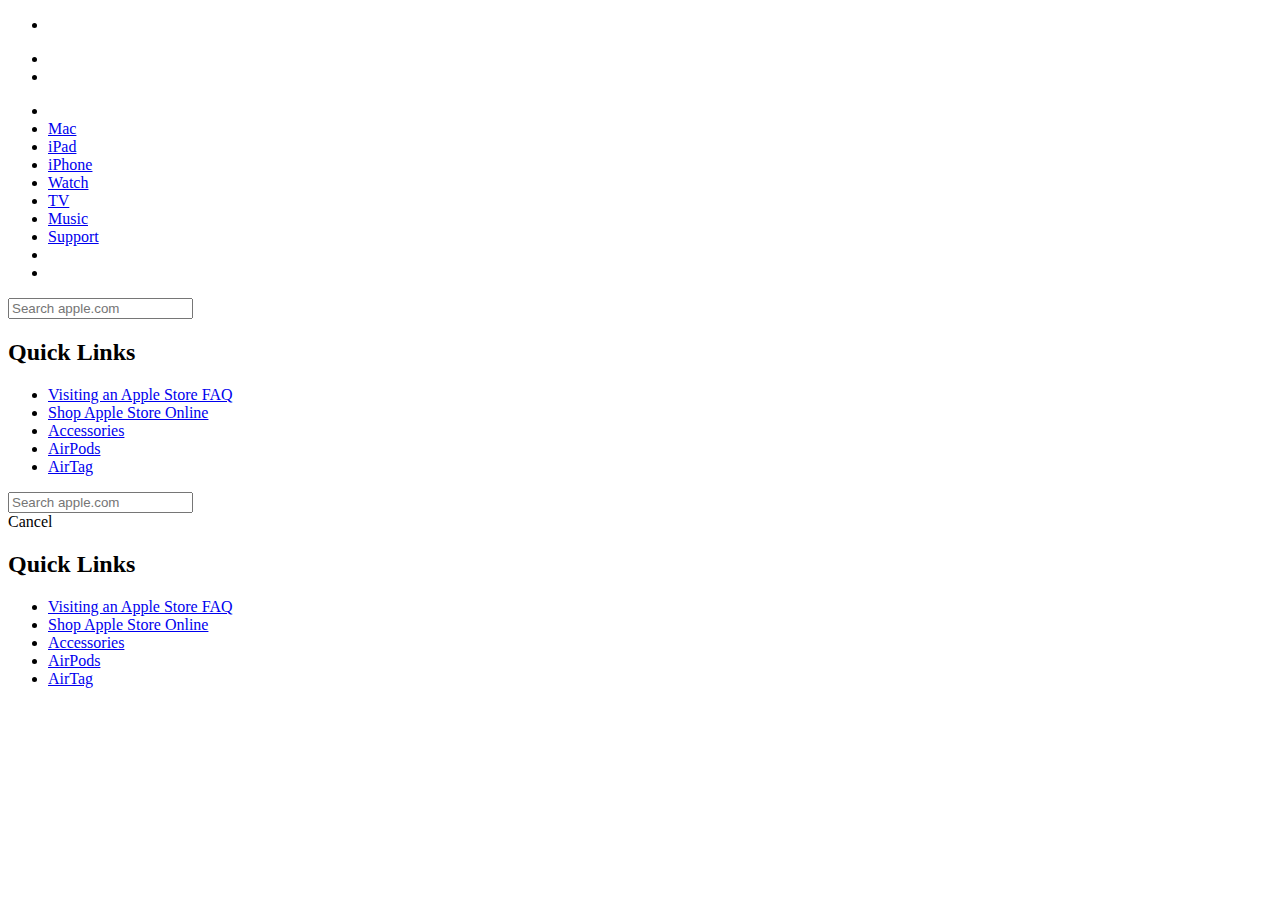
==== web/index.html @ a910e091 "publishing code for live web on github" ====
<!DOCTYPE html>
<html lang="en">
<head>
    <meta charset="UTF-8">
    <meta http-equiv="X-UA-Compatible" content="IE=edge">
    <meta name="viewport" content="width=device-width, initial-scale=1.0">
    <title>Notenook</title>
    <link rel="preconnect" href="https://fonts.gstatic.com">
    <link href="https://fonts.googleapis.com/css2?family=Inter:wght@300;400&display=swap" rel="stylesheet">
    <link rel="stylesheet" href="E:\Github\Note-nook\Web\CSS\style.css">
</head>
<body>
    <div class="nav-container">
        <nav>
            <ul class="mobile-nav">
                <li>
                    <div class="menu-icon-container">
                        <div class="menu-icon">
                            <span class="line-1"></span>
                            <span class="line-2"></span>
                        </div>
                    </div>
                </li>

                <li>
                    <a href="#" class="link-logo"></a>
                </li>

                <li>
                    <a href="" class="link-bag"></a>
                </li>
            </ul>

            <ul class="desktop-nav">
                <li>
                    <a href="#" class="link-logo"></a>
                </li>
                <li>
                    <a href="#">Mac</a>
                </li>
                <li>
                    <a href="#">iPad</a>
                </li>
                <li>
                    <a href="#">iPhone</a>
                </li>
                <li>
                    <a href="#">Watch</a>
                </li>
                <li>
                    <a href="#">TV</a>
                </li>
                <li>
                    <a href="#">Music</a>
                </li>
                <li>
                    <a href="#">Support</a>
                </li>
                <li>
                    <a href="#" class="link-search"></a>
                </li>
                <li>
                    <a href="#" class="link-bag"></a>
                </li>
            </ul>
        </nav>

        <!-- End of navigation menu items -->

        <div class="search-container hide">
            <div class="link-search"></div>
            <div class="search-bar">
                <form action="">
                    <input type="text" placeholder="Search apple.com">
                </form>
            </div>
            <div class="link-close"></div>

            <div class="quick-links">
                <h2>Quick Links</h2>
                <ul>
                    <li>
                        <a href="#">Visiting an Apple Store FAQ</a>
                    </li>
                    <li>
                        <a href="#">Shop Apple Store Online</a>
                    </li>
                    <li>
                        <a href="#">Accessories</a>
                    </li>
                    <li>
                        <a href="#">AirPods</a>
                    </li>
                    <li>
                        <a href="#">AirTag</a>
                    </li>
                </ul>
            </div>
        </div>


        <div class="mobile-search-container">
            <div class="link-search"></div>
            <div class="search-bar">
                <form action="">
                    <input type="text" placeholder="Search apple.com">
                </form>
            </div>
            <span class="cancel-btn">Cancel</span>

            <div class="quick-links">
                <h2>Quick Links</h2>
                <ul>
                    <li>
                        <a href="#">Visiting an Apple Store FAQ</a>
                    </li>
                    <li>
                        <a href="#">Shop Apple Store Online</a>
                    </li>
                    <li>
                        <a href="#">Accessories</a>
                    </li>
                    <li>
                        <a href="#">AirPods</a>
                    </li>
                    <li>
                        <a href="#">AirTag</a>
                    </li>
                </ul>
            </div>
        </div>
        

    </div>


    <div class="overlay"></div>
    
    <script rel="javascript" src="E:\Github\Note-nook\Web\JS\main.js"></script>
</body>
</html>
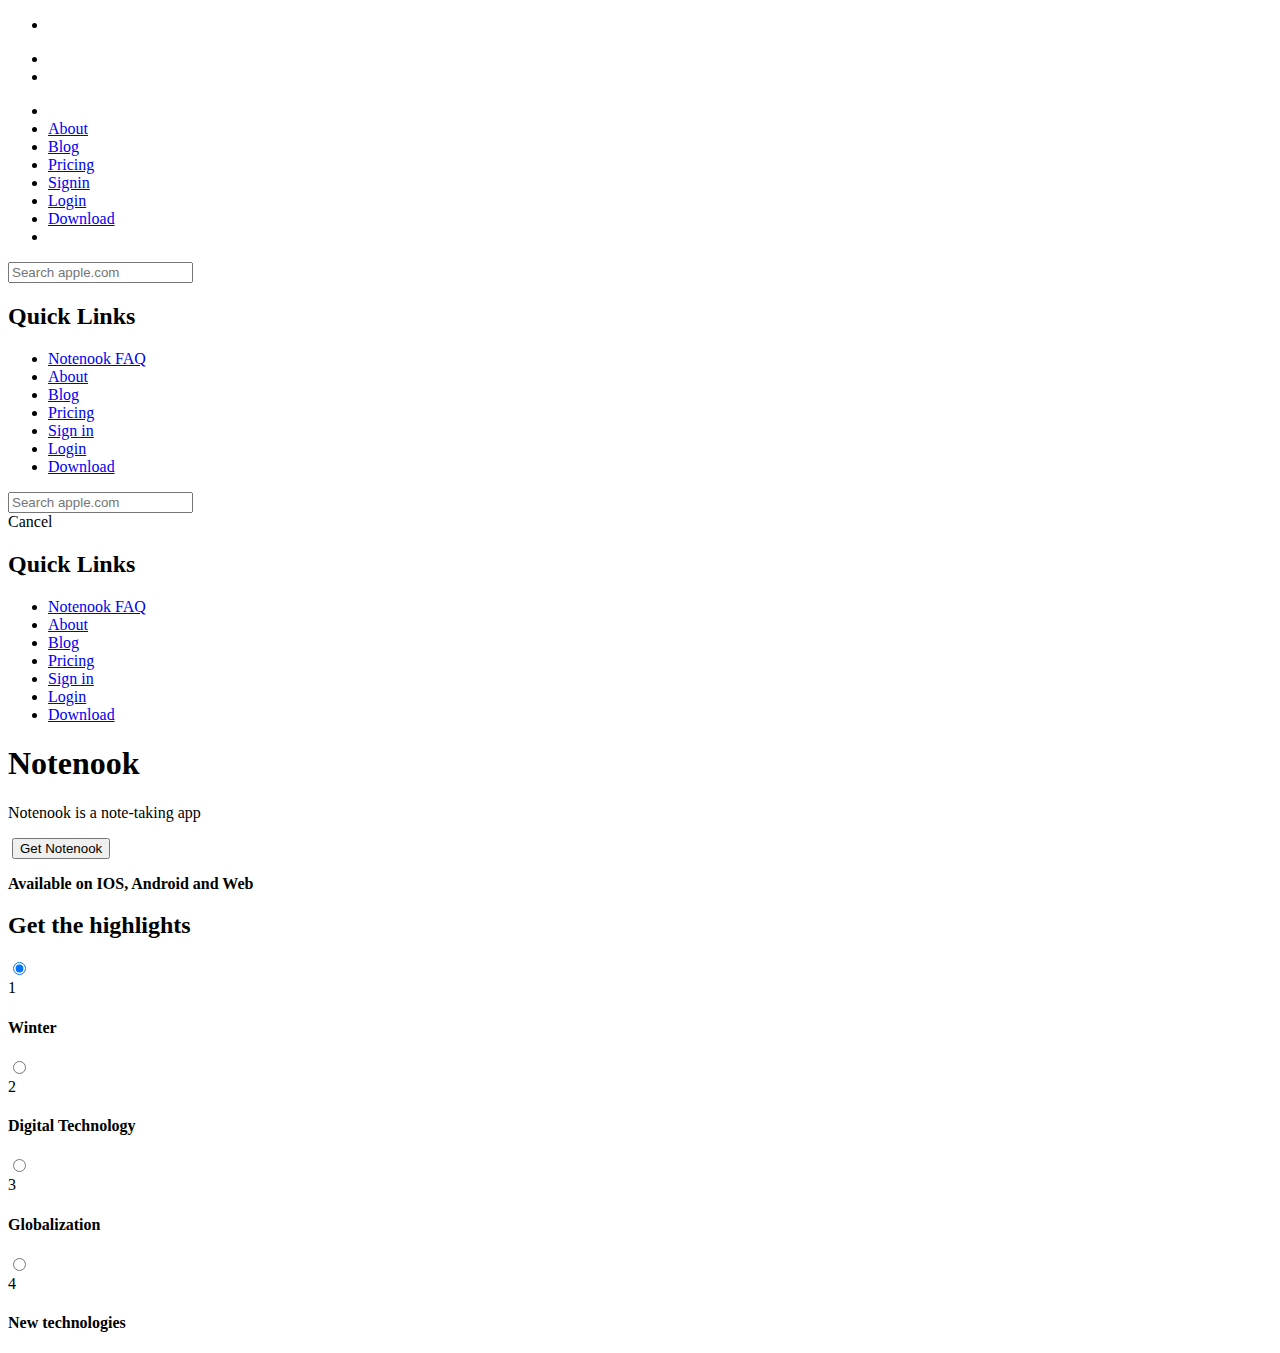
==== commit ca42867a: "day 1 of notenook development." ====
--- a/web/index.html
+++ b/web/index.html
@@ -7,7 +7,13 @@
     <title>Notenook</title>
     <link rel="preconnect" href="https://fonts.gstatic.com">
     <link href="https://fonts.googleapis.com/css2?family=Inter:wght@300;400&display=swap" rel="stylesheet">
-    <link rel="stylesheet" href="E:\Github\Note-nook\Web\CSS\style.css">
+    <!--navigation bar-->
+    <link rel="stylesheet" href="E:\Github\Note nook\src\style\nav.css">
+    <!--The main content-->
+    <link rel="stylesheet" href="E:\Github\Note nook\src\style\main.css">
+    <!--The cards styling "get the highlights"-->
+    <link rel="stylesheet" href="E:\Github\Note nook\src\style\cards.css">
+    <!--footer-->
 </head>
 <body>
     <div class="nav-container">
@@ -36,31 +42,25 @@
                     <a href="#" class="link-logo"></a>
                 </li>
                 <li>
-                    <a href="#">Mac</a>
-                </li>
-                <li>
-                    <a href="#">iPad</a>
-                </li>
-                <li>
-                    <a href="#">iPhone</a>
-                </li>
-                <li>
-                    <a href="#">Watch</a>
-                </li>
-                <li>
-                    <a href="#">TV</a>
-                </li>
-                <li>
-                    <a href="#">Music</a>
-                </li>
-                <li>
-                    <a href="#">Support</a>
+                    <a href="#">About</a>
+                </li>
+                <li>
+                    <a href="#">Blog</a>
+                </li>
+                <li>
+                    <a href="#">Pricing</a>
+                </li>
+                <li>
+                    <a href="#">Signin</a>
+                </li>
+                <li>
+                    <a href="#">Login</a>
+                </li>
+                <li>
+                    <a href="#">Download</a>
                 </li>
                 <li>
                     <a href="#" class="link-search"></a>
-                </li>
-                <li>
-                    <a href="#" class="link-bag"></a>
                 </li>
             </ul>
         </nav>
@@ -80,19 +80,25 @@
                 <h2>Quick Links</h2>
                 <ul>
                     <li>
-                        <a href="#">Visiting an Apple Store FAQ</a>
-                    </li>
-                    <li>
-                        <a href="#">Shop Apple Store Online</a>
-                    </li>
-                    <li>
-                        <a href="#">Accessories</a>
-                    </li>
-                    <li>
-                        <a href="#">AirPods</a>
-                    </li>
-                    <li>
-                        <a href="#">AirTag</a>
+                        <a href="#">Notenook FAQ</a>
+                    </li>
+                    <li>
+                        <a href="#">About</a>
+                    </li>
+                    <li>
+                        <a href="#">Blog</a>
+                    </li>
+                    <li>
+                        <a href="#">Pricing</a>
+                    </li>
+                    <li>
+                        <a href="#">Sign in</a>
+                    </li>
+                    <li>
+                        <a href="#">Login</a>
+                    </li>
+                    <li>
+                        <a href="#">Download</a>
                     </li>
                 </ul>
             </div>
@@ -112,30 +118,97 @@
                 <h2>Quick Links</h2>
                 <ul>
                     <li>
-                        <a href="#">Visiting an Apple Store FAQ</a>
-                    </li>
-                    <li>
-                        <a href="#">Shop Apple Store Online</a>
-                    </li>
-                    <li>
-                        <a href="#">Accessories</a>
-                    </li>
-                    <li>
-                        <a href="#">AirPods</a>
-                    </li>
-                    <li>
-                        <a href="#">AirTag</a>
+                        <a href="#">Notenook FAQ</a>
+                    </li>
+                    <li>
+                        <a href="#">About</a>
+                    </li>
+                    <li>
+                        <a href="#">Blog</a>
+                    </li>
+                    <li>
+                        <a href="#">Pricing</a>
+                    </li>
+                    <li>
+                        <a href="#">Sign in</a>
+                    </li>
+                    <li>
+                        <a href="#">Login</a>
+                    </li>
+                    <li>
+                        <a href="#">Download</a>
                     </li>
                 </ul>
             </div>
         </div>
         
-
-    </div>
-
-
+    </div>
     <div class="overlay"></div>
+
+    <div class="introduction">
+        <h1>Notenook</h1>
+        <p>Notenook is a note-taking app</p>
+    </div>
     
-    <script rel="javascript" src="E:\Github\Note-nook\Web\JS\main.js"></script>
+    <div class="content">
+        <main>
+            <!--add image after preparing the app-->
+            <img class="ios-app-intro" src=""/>
+            <button class="get-button" onclick="">Get Notenook</button>
+            <p class="text-for-button"><strong>Available on IOS, Android and Web</strong></p>
+        </main>
+    </div>
+
+    <div class="highlights">
+        <main>
+            <h2>Get the highlights</h2>
+            <div class="wrapper">
+                <div class="container">
+                    <input type="radio" name="slide" id="c1" checked>
+                    <label for="c1" class="card">
+                        <div class="row">
+                            <div class="icon">1</div>
+                            <div class="description">
+                                <h4>Winter</h4>
+
+                            </div>
+                        </div>
+                    </label>
+                    <input type="radio" name="slide" id="c2" >
+                    <label for="c2" class="card">
+                        <div class="row">
+                            <div class="icon">2</div>
+                            <div class="description">
+                                <h4>Digital Technology</h4>
+                                
+                            </div>
+                        </div>
+                    </label>
+                    <input type="radio" name="slide" id="c3" >
+                    <label for="c3" class="card">
+                        <div class="row">
+                            <div class="icon">3</div>
+                            <div class="description">
+                                <h4>Globalization</h4>
+                                
+                            </div>
+                        </div>
+                    </label>
+                    <input type="radio" name="slide" id="c4" >
+                    <label for="c4" class="card">
+                        <div class="row">
+                            <div class="icon">4</div>
+                            <div class="description">
+                                <h4>New technologies</h4>
+                                
+                            </div>
+                        </div>
+                    </label>
+                </div>
+            </div>
+        </main>
+    </div>
+
+    <script rel="javascript" src="E:\Github\Note nook\src\script\nav.js"></script>
 </body>
 </html>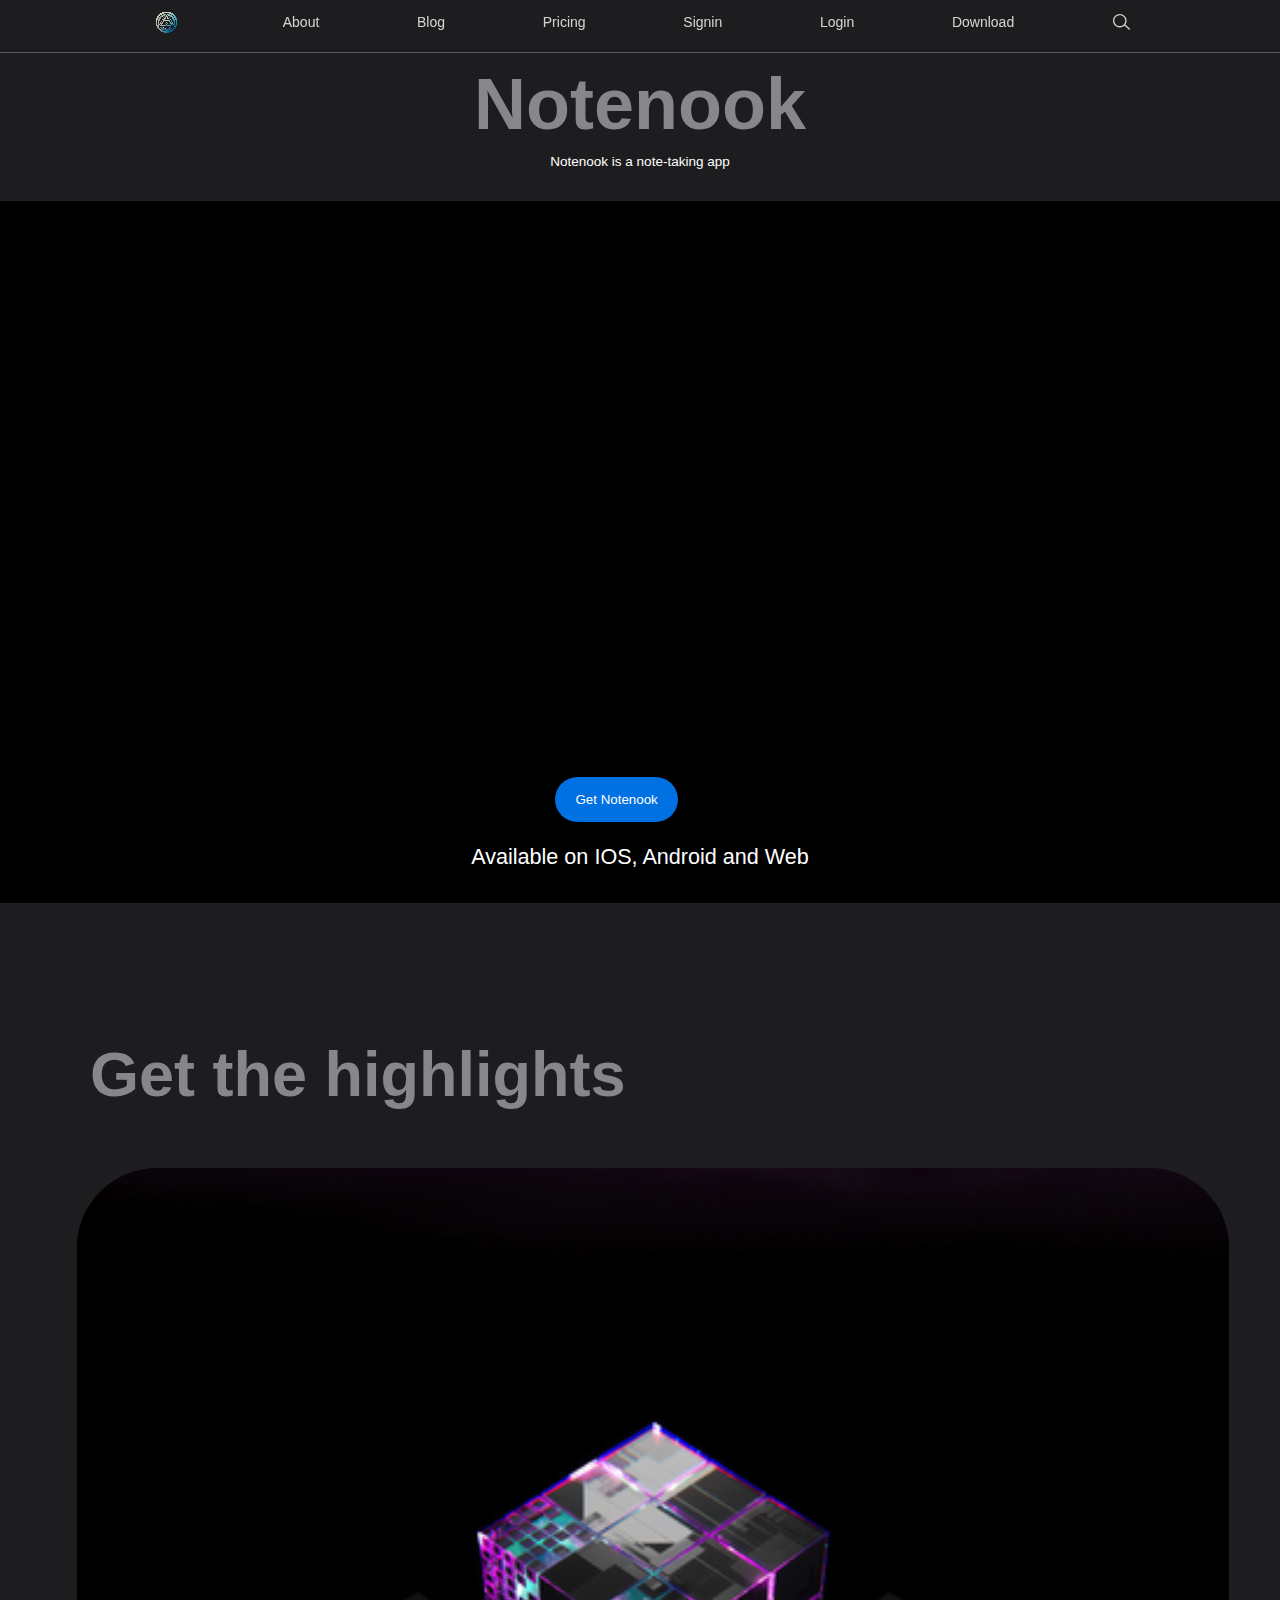
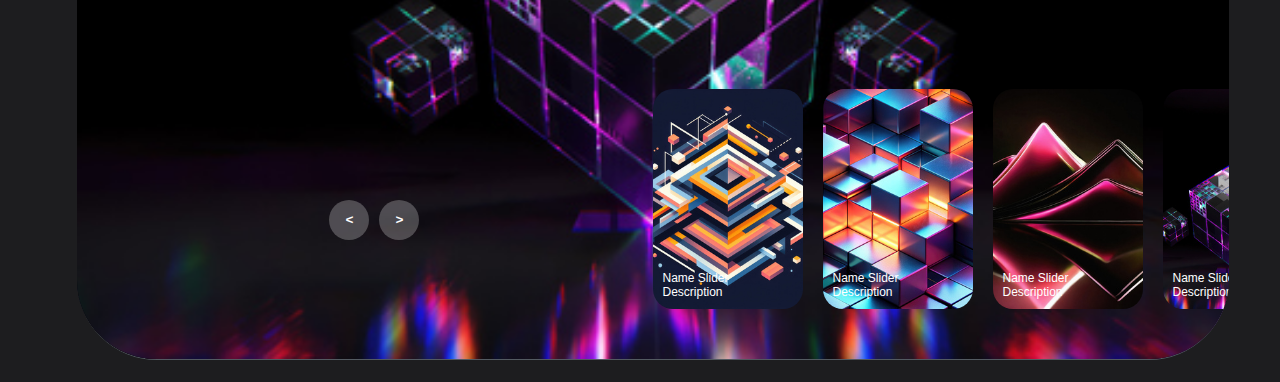
==== commit 5b023e0f: "created a small part of responsive site" ====
--- a/web/index.html
+++ b/web/index.html
@@ -8,11 +8,11 @@
     <link rel="preconnect" href="https://fonts.gstatic.com">
     <link href="https://fonts.googleapis.com/css2?family=Inter:wght@300;400&display=swap" rel="stylesheet">
     <!--navigation bar-->
-    <link rel="stylesheet" href="E:\Github\Note nook\src\style\nav.css">
+    <link rel="stylesheet" href="..\src\style\nav.css">
     <!--The main content-->
-    <link rel="stylesheet" href="E:\Github\Note nook\src\style\main.css">
+    <link rel="stylesheet" href="..\src\style\main.css">
     <!--The cards styling "get the highlights"-->
-    <link rel="stylesheet" href="E:\Github\Note nook\src\style\cards.css">
+    <link rel="stylesheet" href="../src/style/card.css">
     <!--footer-->
 </head>
 <body>
@@ -71,7 +71,7 @@
             <div class="link-search"></div>
             <div class="search-bar">
                 <form action="">
-                    <input type="text" placeholder="Search apple.com">
+                    <input type="text" placeholder="Search Notenook">
                 </form>
             </div>
             <div class="link-close"></div>
@@ -150,7 +150,7 @@
         <p>Notenook is a note-taking app</p>
     </div>
     
-    <div class="content">
+    <div class="getting-started">
         <main>
             <!--add image after preparing the app-->
             <img class="ios-app-intro" src=""/>
@@ -159,56 +159,133 @@
         </main>
     </div>
 
-    <div class="highlights">
-        <main>
-            <h2>Get the highlights</h2>
-            <div class="wrapper">
-                <div class="container">
-                    <input type="radio" name="slide" id="c1" checked>
-                    <label for="c1" class="card">
-                        <div class="row">
-                            <div class="icon">1</div>
-                            <div class="description">
-                                <h4>Winter</h4>
-
-                            </div>
-                        </div>
-                    </label>
-                    <input type="radio" name="slide" id="c2" >
-                    <label for="c2" class="card">
-                        <div class="row">
-                            <div class="icon">2</div>
-                            <div class="description">
-                                <h4>Digital Technology</h4>
-                                
-                            </div>
-                        </div>
-                    </label>
-                    <input type="radio" name="slide" id="c3" >
-                    <label for="c3" class="card">
-                        <div class="row">
-                            <div class="icon">3</div>
-                            <div class="description">
-                                <h4>Globalization</h4>
-                                
-                            </div>
-                        </div>
-                    </label>
-                    <input type="radio" name="slide" id="c4" >
-                    <label for="c4" class="card">
-                        <div class="row">
-                            <div class="icon">4</div>
-                            <div class="description">
-                                <h4>New technologies</h4>
-                                
-                            </div>
-                        </div>
-                    </label>
-                </div>
-            </div>
-        </main>
-    </div>
+    <div class="highlights" id="highlights">
+        <h2>Get the highlights</h2>
+    </div>
+
+    <!--Cards heighlight only for pc-->
+    <div class="box-carousel" id="box-carousel">
+        <!-- carousel -->
+        <div class="carousel">
+           <!-- list item -->
+           <div class="list">
+               <div class="item">
+                   <img src="../src/Temporary/3d-cubes-dark-4k-89.jpg">
+                   <div class="content">
+                       <div class="author">NOTENOOK</div>
+                       <div class="title">DESIGN SLIDER</div>
+                       <div class="topic">ANIMAL</div>
+                       <div class="des">
+                           <!-- description -->
+                           Lorem ipsum dolor, sit amet consectetur adipisicing elit. Ut sequi, rem magnam nesciunt minima placeat, itaque eum neque officiis unde, eaque optio ratione aliquid assumenda facere ab et quasi ducimus aut doloribus non numquam. Explicabo, laboriosam nisi reprehenderit tempora at laborum natus unde. Ut, exercitationem eum aperiam illo illum laudantium?
+                       </div>
+                       <div class="buttons">
+                           <button>Explore</button>
+                       </div>
+                   </div>
+               </div>
+               <div class="item">
+                   <img src="../src/Temporary/abstract-layers-interwoven-5k-7s.jpg">
+                   <div class="content">
+                       <div class="author">NOTENOOK</div>
+                       <div class="title">DESIGN SLIDER</div>
+                       <div class="topic">ANIMAL</div>
+                       <div class="des">
+                           Lorem ipsum dolor, sit amet consectetur adipisicing elit. Ut sequi, rem magnam nesciunt minima placeat, itaque eum neque officiis unde, eaque optio ratione aliquid assumenda facere ab et quasi ducimus aut doloribus non numquam. Explicabo, laboriosam nisi reprehenderit tempora at laborum natus unde. Ut, exercitationem eum aperiam illo illum laudantium?
+                       </div>
+                       <div class="buttons">
+                           <button>Explore</button>
+                       </div>
+                   </div>
+               </div>
+               <div class="item">
+                   <img src="../src/Temporary/cubes-in-cosmic-symmetry-xk.jpg">
+                   <div class="content">
+                       <div class="author">NOTENOOK</div>
+                       <div class="title">DESIGN SLIDER</div>
+                       <div class="topic">ANIMAL</div>
+                       <div class="des">
+                           Lorem ipsum dolor, sit amet consectetur adipisicing elit. Ut sequi, rem magnam nesciunt minima placeat, itaque eum neque officiis unde, eaque optio ratione aliquid assumenda facere ab et quasi ducimus aut doloribus non numquam. Explicabo, laboriosam nisi reprehenderit tempora at laborum natus unde. Ut, exercitationem eum aperiam illo illum laudantium?
+                       </div>
+                       <div class="buttons">
+                           <button>Explore</button>
+                       </div>
+                   </div>
+               </div>
+               <div class="item">
+                   <img src="../src/Temporary/triangle-pyramid-abstract-yz.jpg">
+                   <div class="content">
+                       <div class="author">NOTENOOK</div>
+                       <div class="title">DESIGN SLIDER</div>
+                       <div class="topic">ANIMAL</div>
+                       <div class="des">
+                           Lorem ipsum dolor, sit amet consectetur adipisicing elit. Ut sequi, rem magnam nesciunt minima placeat, itaque eum neque officiis unde, eaque optio ratione aliquid assumenda facere ab et quasi ducimus aut doloribus non numquam. Explicabo, laboriosam nisi reprehenderit tempora at laborum natus unde. Ut, exercitationem eum aperiam illo illum laudantium?
+                       </div>
+                       <div class="buttons">
+                           <button>Explore</button>
+                       </div>
+                   </div>
+               </div>
+           </div>
+           <!-- list thumnail -->
+           <div class="thumbnail">
+               <div class="item">
+                   <img src="../src/Temporary/3d-cubes-dark-4k-89.jpg">
+                   <div class="content">
+                       <div class="title">
+                           Name Slider
+                       </div>
+                       <div class="description">
+                           Description
+                       </div>
+                   </div>
+               </div>
+               <div class="item">
+                   <img src="../src/Temporary/abstract-layers-interwoven-5k-7s.jpg">
+                   <div class="content">
+                       <div class="title">
+                           Name Slider
+                       </div>
+                       <div class="description">
+                           Description
+                       </div>
+                   </div>
+               </div>
+               <div class="item">
+                   <img src="../src/Temporary/cubes-in-cosmic-symmetry-xk.jpg">
+                   <div class="content">
+                       <div class="title">
+                           Name Slider
+                       </div>
+                       <div class="description">
+                           Description
+                       </div>
+                   </div>
+               </div>
+               <div class="item">
+                   <img src="../src/Temporary/triangle-pyramid-abstract-yz.jpg">
+                   <div class="content">
+                       <div class="title">
+                           Name Slider
+                       </div>
+                       <div class="description">
+                           Description
+                       </div>
+                   </div>
+               </div>
+           </div>
+           <!-- next prev -->
+   
+           <div class="arrows">
+               <button id="prev"><</button>
+               <button id="next">></button>
+           </div>
+           <!-- time running -->
+           <div class="time"></div>
+       </div>
+   </div>
 
     <script rel="javascript" src="E:\Github\Note nook\src\script\nav.js"></script>
+    <script rel="javascript" src="../src/script/card.js"></script>
 </body>
 </html>--- a/src/style/card.css
+++ b/src/style/card.css
@@ -0,0 +1,297 @@
+body{
+    margin: 0;
+    font-size: 12px;
+    overflow-x: hidden;
+    font-family: "SF Pro Text", "SF Pro Icons", "Helvetica Neue", "Helvetica", "Arial", "sans-serif";
+}
+
+.box-carousel {
+    position: absolute;
+    margin-top: 12vh;
+    color: #eee;
+}
+
+/* carousel */
+.carousel{
+    height: 88vh;
+    margin-top: -50px;
+    margin-bottom: 2.5vh;
+    width: 90vw;
+    overflow: hidden;
+    position: relative;
+    border-bottom: 0.1px solid rgb(83, 90, 97);
+    border-radius: 5rem;
+    margin-left: 8.5vh;
+    margin-right: 8.5vh;
+}
+.carousel .list .item{
+    width: 100%;
+    height: 100%;
+    position: absolute;
+    inset: 0 0 0 0;
+}
+.carousel .list .item img{
+    width: 100%;
+    height: 100%;
+    object-fit: cover;
+}
+.carousel .list .item .content{
+    position: absolute;
+    top: 20%;
+    width: 1140px;
+    max-width: 80%;
+    left: 50%;
+    transform: translateX(-50%);
+    padding-right: 30%;
+    box-sizing: border-box;
+    color: #fff;
+    text-shadow: 0 5px 10px #0004;
+}
+.carousel .list .item .author{
+    font-weight: bold;
+    letter-spacing: 10px;
+}
+.carousel .list .item .title,
+.carousel .list .item .topic{
+    font-size: 5em;
+    font-weight: bold;
+    line-height: 1.3em;
+}
+.carousel .list .item .topic{
+    color: #f1683a;
+}
+.carousel .list .item .buttons{
+    display: grid;
+    grid-template-columns: repeat(2, 130px);
+    grid-template-rows: 40px;
+    gap: 5px;
+    margin-top: 20px;
+}
+.carousel .list .item .buttons button{
+    border: none;
+    background-color: #0071e3;
+    letter-spacing: 3px;
+    font-family: Poppins;
+    font-weight: 500;
+}
+
+/* thumbail */
+.thumbnail{
+    position: absolute;
+    bottom: 50px;
+    left: 50%;
+    width: max-content;
+    z-index: 100;
+    display: flex;
+    gap: 20px;
+}
+.thumbnail .item{
+    width: 150px;
+    height: 220px;
+    flex-shrink: 0;
+    position: relative;
+}
+.thumbnail .item img{
+    width: 100%;
+    height: 100%;
+    object-fit: cover;
+    border-radius: 20px;
+}
+.thumbnail .item .content{
+    color: #fff;
+    position: absolute;
+    bottom: 10px;
+    left: 10px;
+    right: 10px;
+}
+.thumbnail .item .content .title{
+    font-weight: 500;
+}
+.thumbnail .item .content .description{
+    font-weight: 300;
+}
+/* arrows */
+.arrows{
+    position: absolute;
+    top: 80%;
+    right: 52%;
+    z-index: 100;
+    width: 300px;
+    max-width: 30%;
+    display: flex;
+    gap: 10px;
+    align-items: center;
+}
+.arrows button{
+    width: 40px;
+    height: 40px;
+    border-radius: 50%;
+    background-color: #eee4;
+    border: none;
+    color: #fff;
+    font-family: monospace;
+    font-weight: bold;
+    transition: .5s;
+}
+.arrows button:hover{
+    background-color: #fff;
+    color: #000;
+}
+
+/* animation */
+.carousel .list .item:nth-child(1){
+    z-index: 1;
+}
+
+/* animation text in first item */
+
+.carousel .list .item:nth-child(1) .content .author,
+.carousel .list .item:nth-child(1) .content .title,
+.carousel .list .item:nth-child(1) .content .topic,
+.carousel .list .item:nth-child(1) .content .des,
+.carousel .list .item:nth-child(1) .content .buttons
+{
+    transform: translateY(50px);
+    filter: blur(20px);
+    opacity: 0;
+    animation: showContent .5s 1s linear 1 forwards;
+}
+@keyframes showContent{
+    to{
+        transform: translateY(0px);
+        filter: blur(0px);
+        opacity: 1;
+    }
+}
+.carousel .list .item:nth-child(1) .content .title{
+    animation-delay: 1.2s!important;
+}
+.carousel .list .item:nth-child(1) .content .topic{
+    animation-delay: 1.4s!important;
+}
+.carousel .list .item:nth-child(1) .content .des{
+    animation-delay: 1.6s!important;
+}
+.carousel .list .item:nth-child(1) .content .buttons{
+    animation-delay: 1.8s!important;
+}
+/* create animation when next click */
+.carousel.next .list .item:nth-child(1) img{
+    width: 150px;
+    height: 220px;
+    position: absolute;
+    bottom: 50px;
+    left: 50%;
+    border-radius: 30px;
+    animation: showImage .5s linear 1 forwards;
+}
+@keyframes showImage{
+    to{
+        bottom: 0;
+        left: 0;
+        width: 100%;
+        height: 100%;
+        border-radius: 0;
+    }
+}
+
+.carousel.next .thumbnail .item:nth-last-child(1){
+    overflow: hidden;
+    animation: showThumbnail .5s linear 1 forwards;
+}
+.carousel.prev .list .item img{
+    z-index: 100;
+}
+@keyframes showThumbnail{
+    from{
+        width: 0;
+        opacity: 0;
+    }
+}
+.carousel.next .thumbnail{
+    animation: effectNext .5s linear 1 forwards;
+}
+
+@keyframes effectNext{
+    from{
+        transform: translateX(150px);
+    }
+}
+
+/* running time */
+
+.carousel .time{
+    position: absolute;
+    z-index: 1000;
+    width: 0%;
+    height: 3px;
+    background-color: #f1683a;
+    left: 0;
+    top: 0;
+}
+
+.carousel.next .time,
+.carousel.prev .time{
+    animation: runningTime 3s linear 1 forwards;
+}
+@keyframes runningTime{
+    from{ width: 100%}
+    to{width: 0}
+}
+
+
+/* prev click */
+
+.carousel.prev .list .item:nth-child(2){
+    z-index: 2;
+}
+
+.carousel.prev .list .item:nth-child(2) img{
+    animation: outFrame 0.5s linear 1 forwards;
+    position: absolute;
+    bottom: 0;
+    left: 0;
+}
+@keyframes outFrame{
+    to{
+        width: 150px;
+        height: 220px;
+        bottom: 50px;
+        left: 50%;
+        border-radius: 20px;
+    }
+}
+
+.carousel.prev .thumbnail .item:nth-child(1){
+    overflow: hidden;
+    opacity: 0;
+    animation: showThumbnail .5s linear 1 forwards;
+}
+.carousel.next .arrows button,
+.carousel.prev .arrows button{
+    pointer-events: none;
+}
+.carousel.prev .list .item:nth-child(2) .content .author,
+.carousel.prev .list .item:nth-child(2) .content .title,
+.carousel.prev .list .item:nth-child(2) .content .topic,
+.carousel.prev .list .item:nth-child(2) .content .des,
+.carousel.prev .list .item:nth-child(2) .content .buttons
+{
+    animation: contentOut 1.5s linear 1 forwards!important;
+}
+
+@keyframes contentOut{
+    to{
+        transform: translateY(-150px);
+        filter: blur(20px);
+        opacity: 0;
+    }
+}
+@media screen and (max-width: 678px) {
+    .carousel .list .item .content{
+        padding-right: 0;
+    }
+    .carousel .list .item .content .title{
+        font-size: 30px;
+    }
+}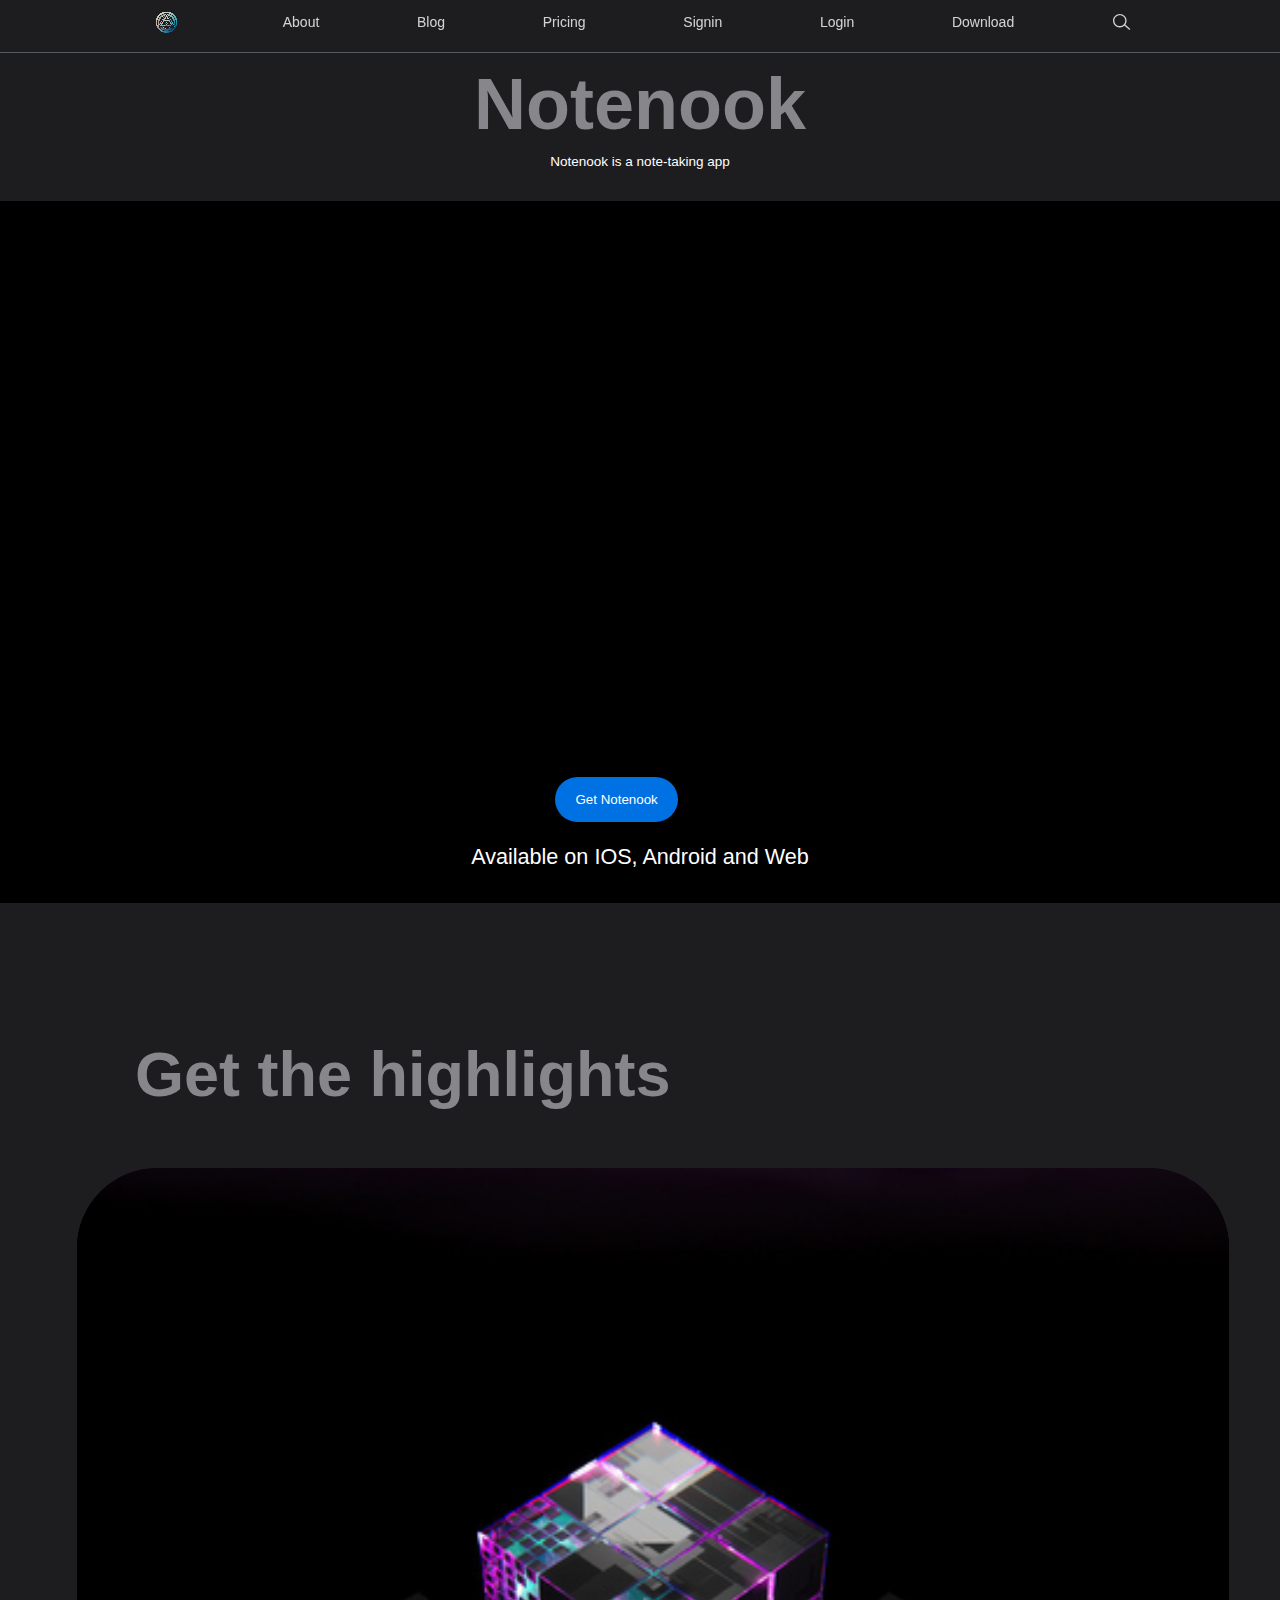
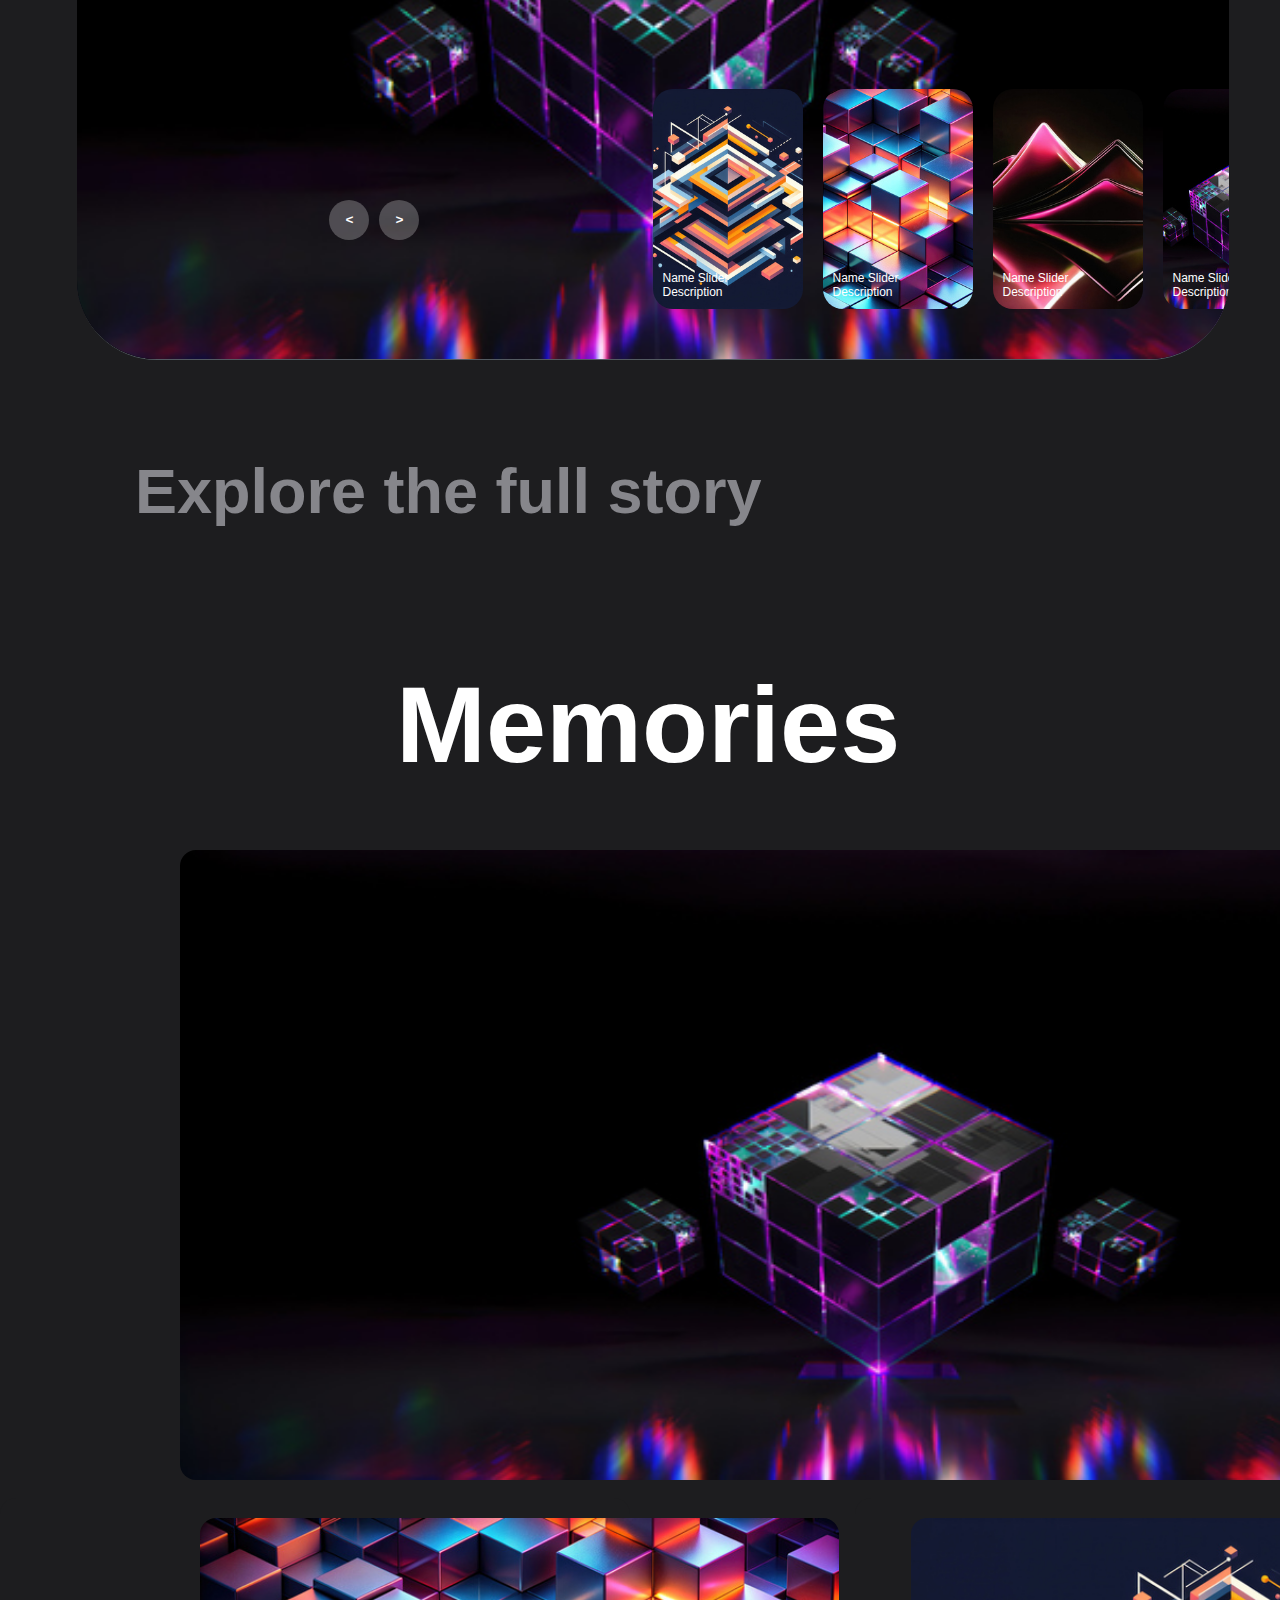
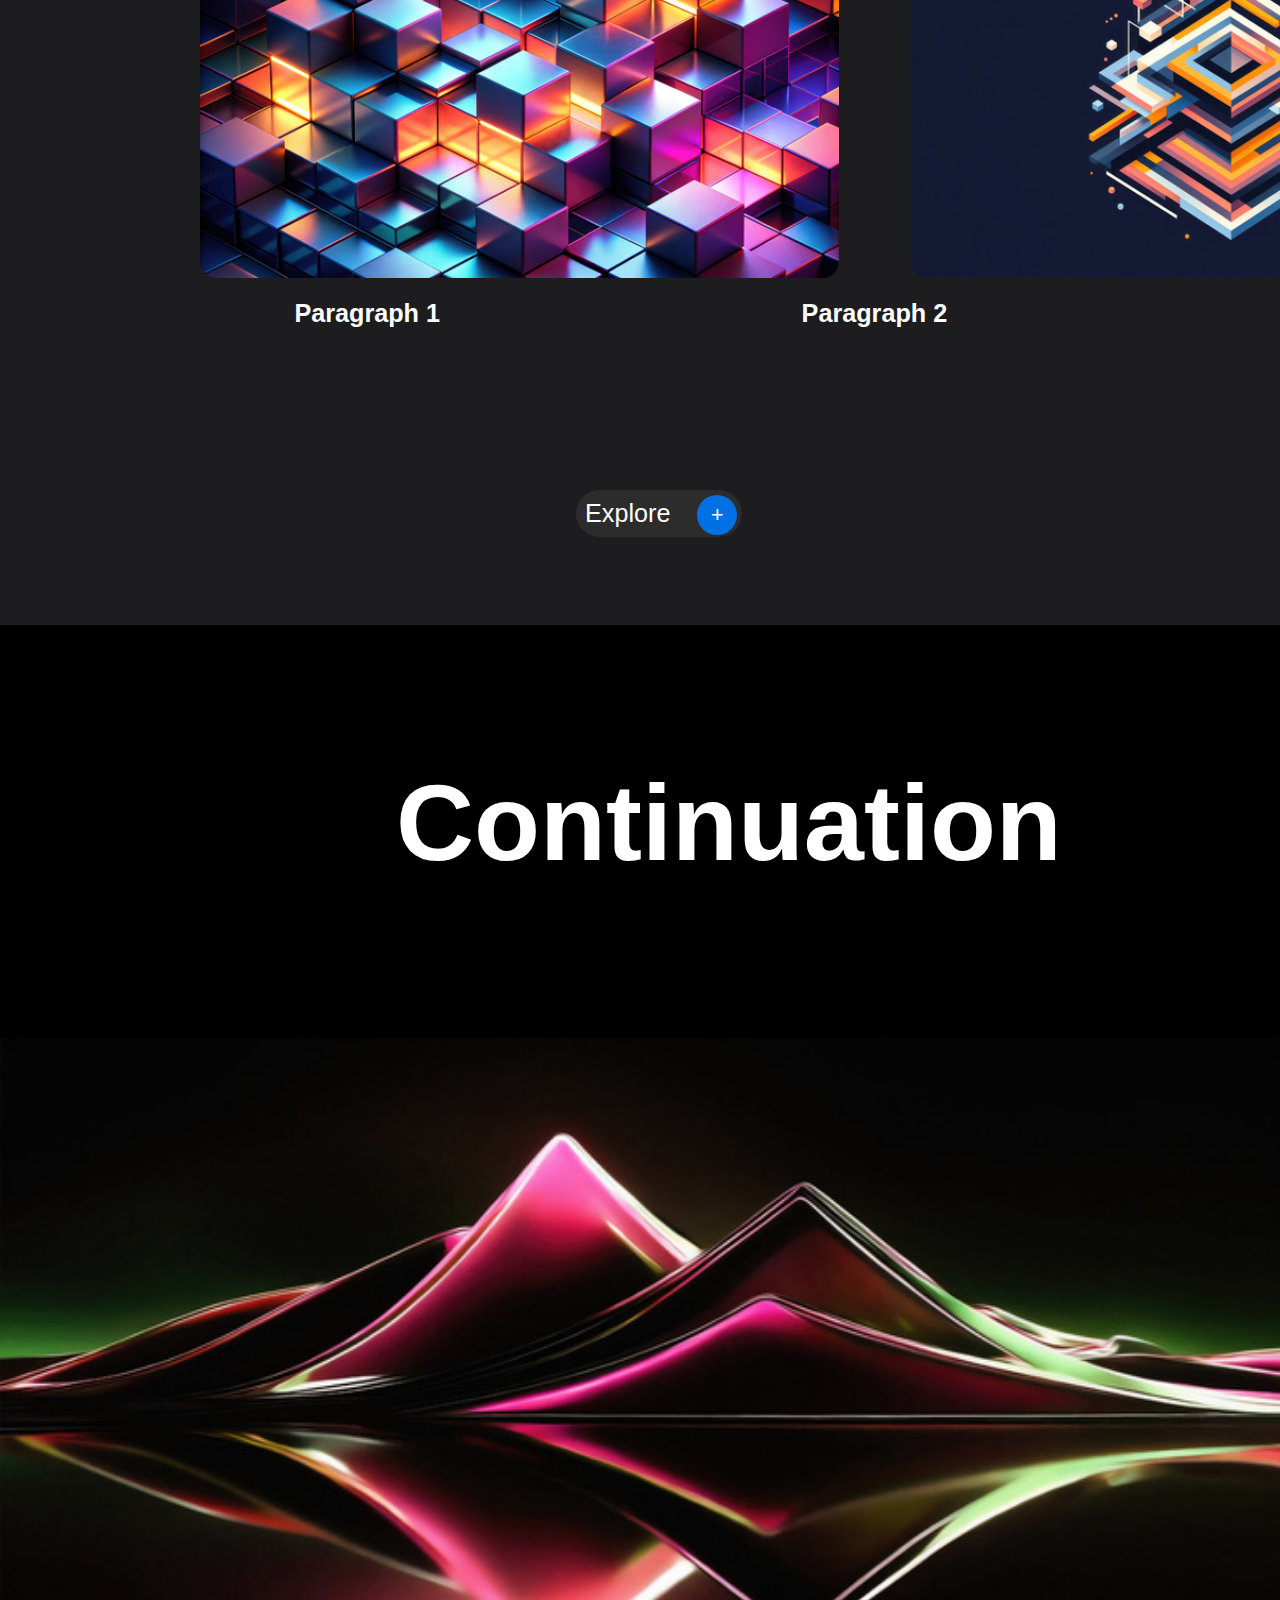
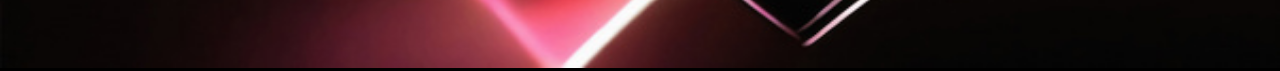
==== commit 2f8e721c: "day 3, website building finished the rest after app" ====
--- a/web/index.html
+++ b/web/index.html
@@ -12,8 +12,15 @@
     <!--The main content-->
     <link rel="stylesheet" href="..\src\style\main.css">
     <!--The cards styling "get the highlights"-->
-    <link rel="stylesheet" href="../src/style/card.css">
-    <!--footer-->
+    <!-- For desktop devices -->
+    <link rel="stylesheet" href="../src/style/card-desktop.css" media="screen and (min-width: 800px)"/>
+    <!-- For mobile devices -->
+    <link rel="stylesheet" href="../src/style/card-mobile.css" media="screen and (max-width: 1024px)"/>
+    <!-- The full story for desktop-->
+    <link rel="stylesheet" href="../src/style/full-story-desktop.css" media="screen and (min-width: 800px)"/>
+    <!-- The full story for mobile-->
+    <link rel="stylesheet" href="../src/style/full-story-mobile.css" media="screen and (max-width: 1024px)"/>
+
 </head>
 <body>
     <div class="nav-container">
@@ -109,7 +116,7 @@
             <div class="link-search"></div>
             <div class="search-bar">
                 <form action="">
-                    <input type="text" placeholder="Search apple.com">
+                    <input type="text" placeholder="Search notenook.app">
                 </form>
             </div>
             <span class="cancel-btn">Cancel</span>
@@ -175,10 +182,6 @@
                        <div class="author">NOTENOOK</div>
                        <div class="title">DESIGN SLIDER</div>
                        <div class="topic">ANIMAL</div>
-                       <div class="des">
-                           <!-- description -->
-                           Lorem ipsum dolor, sit amet consectetur adipisicing elit. Ut sequi, rem magnam nesciunt minima placeat, itaque eum neque officiis unde, eaque optio ratione aliquid assumenda facere ab et quasi ducimus aut doloribus non numquam. Explicabo, laboriosam nisi reprehenderit tempora at laborum natus unde. Ut, exercitationem eum aperiam illo illum laudantium?
-                       </div>
                        <div class="buttons">
                            <button>Explore</button>
                        </div>
@@ -190,9 +193,6 @@
                        <div class="author">NOTENOOK</div>
                        <div class="title">DESIGN SLIDER</div>
                        <div class="topic">ANIMAL</div>
-                       <div class="des">
-                           Lorem ipsum dolor, sit amet consectetur adipisicing elit. Ut sequi, rem magnam nesciunt minima placeat, itaque eum neque officiis unde, eaque optio ratione aliquid assumenda facere ab et quasi ducimus aut doloribus non numquam. Explicabo, laboriosam nisi reprehenderit tempora at laborum natus unde. Ut, exercitationem eum aperiam illo illum laudantium?
-                       </div>
                        <div class="buttons">
                            <button>Explore</button>
                        </div>
@@ -204,9 +204,6 @@
                        <div class="author">NOTENOOK</div>
                        <div class="title">DESIGN SLIDER</div>
                        <div class="topic">ANIMAL</div>
-                       <div class="des">
-                           Lorem ipsum dolor, sit amet consectetur adipisicing elit. Ut sequi, rem magnam nesciunt minima placeat, itaque eum neque officiis unde, eaque optio ratione aliquid assumenda facere ab et quasi ducimus aut doloribus non numquam. Explicabo, laboriosam nisi reprehenderit tempora at laborum natus unde. Ut, exercitationem eum aperiam illo illum laudantium?
-                       </div>
                        <div class="buttons">
                            <button>Explore</button>
                        </div>
@@ -218,9 +215,6 @@
                        <div class="author">NOTENOOK</div>
                        <div class="title">DESIGN SLIDER</div>
                        <div class="topic">ANIMAL</div>
-                       <div class="des">
-                           Lorem ipsum dolor, sit amet consectetur adipisicing elit. Ut sequi, rem magnam nesciunt minima placeat, itaque eum neque officiis unde, eaque optio ratione aliquid assumenda facere ab et quasi ducimus aut doloribus non numquam. Explicabo, laboriosam nisi reprehenderit tempora at laborum natus unde. Ut, exercitationem eum aperiam illo illum laudantium?
-                       </div>
                        <div class="buttons">
                            <button>Explore</button>
                        </div>
@@ -285,7 +279,37 @@
        </div>
    </div>
 
-    <script rel="javascript" src="E:\Github\Note nook\src\script\nav.js"></script>
+   <!--Explore the full story-->
+   <div class="full-story">
+       <h2>Explore the full story</h2>
+       <h3>Memories</h3>
+       <!--Images need to be edited-->
+       <img id="main-focus-img" class="main-focus-img" src="../src/Temporary/3d-cubes-dark-4k-89.jpg"/>
+       <!--Images need to be edited-->
+       <div class="grid-container" id="grid-container">
+           <div class="grid-item">
+                <img class="main-focus-img-2" src="../src/Temporary/cubes-in-cosmic-symmetry-xk.jpg"/>
+                <p class="main-focus-p1">Paragraph 1</p>
+            </div>
+            <div class="grid-item">
+                <img class="main-focus-img-3" src="../src/Temporary/abstract-layers-interwoven-5k-7s.jpg"/>
+                <p class="main-focus-p2">Paragraph 2</p>
+            </div>
+
+            <div class="explore-memory-button">
+                <button>
+                    <span>Explore</span>
+                    <span class="plus">+</span>
+                </button>
+            </div>
+
+            <div class="story-2">
+                <h3>Continuation</h3>
+                <img src="../src/Temporary/triangle-pyramid-abstract-yz.jpg"/>
+            </div>
+   </div>
+
+    <script rel="javascript" src="../src/script/nav.js"></script>
     <script rel="javascript" src="../src/script/card.js"></script>
 </body>
 </html>--- a/src/style/card-desktop.css
+++ b/src/style/card-desktop.css
@@ -0,0 +1,312 @@
+body{
+    margin: 0;
+    font-size: 12px;
+    overflow-x: hidden;
+    font-family: "SF Pro Text", "SF Pro Icons", "Helvetica Neue", "Helvetica", "Arial", "sans-serif";
+}
+
+/* Styles specific to desktop devices */
+.box-carousel, .highlights {
+    display: block; /* Elements will be visible on desktop */
+}
+/* Add other desktop-specific styles here */
+  
+.highlights h2{
+    margin-top: 15vh;
+    margin-left: 15vh;
+    border: none;
+    color: #86868B;
+    font-family: "SF Pro Text", "SF Pro Icons", "Helvetica Neue", "Helvetica", "Arial", "sans-serif";
+    font-size: 7vh;
+}
+
+.box-carousel {
+    position: absolute;
+    margin-top: 12vh;
+    color: #eee;
+}
+
+/* carousel */
+.carousel{
+    height: 88vh;
+    margin-top: -50px;
+    margin-bottom: 2.5vh;
+    width: 90vw;
+    overflow: hidden;
+    position: relative;
+    border-bottom: 0.1px solid rgb(83, 90, 97);
+    border-radius: 5rem;
+    margin-left: 8.5vh;
+    margin-right: 8.5vh;
+}
+.carousel .list .item{
+    width: 100%;
+    height: 100%;
+    position: absolute;
+    inset: 0 0 0 0;
+}
+.carousel .list .item img{
+    width: 100%;
+    height: 100%;
+    object-fit: cover;
+}
+.carousel .list .item .content{
+    position: absolute;
+    top: 20%;
+    width: 1140px;
+    max-width: 80%;
+    left: 50%;
+    transform: translateX(-50%);
+    padding-right: 30%;
+    box-sizing: border-box;
+    color: #fff;
+    text-shadow: 0 5px 10px #0004;
+}
+.carousel .list .item .author{
+    font-weight: bold;
+    letter-spacing: 10px;
+}
+.carousel .list .item .title,
+.carousel .list .item .topic{
+    font-size: 5em;
+    font-weight: bold;
+    line-height: 1.3em;
+}
+.carousel .list .item .topic{
+    color: #f1683a;
+}
+.carousel .list .item .buttons{
+    display: grid;
+    grid-template-columns: repeat(2, 130px);
+    grid-template-rows: 40px;
+    gap: 5px;
+    margin-top: 20px;
+}
+.carousel .list .item .buttons button{
+    border: none;
+    background-color: #0071e3;
+    letter-spacing: 3px;
+    font-family: Poppins;
+    font-weight: 500;
+}
+
+/* thumbail */
+.thumbnail{
+    position: absolute;
+    bottom: 50px;
+    left: 50%;
+    width: max-content;
+    z-index: 100;
+    display: flex;
+    gap: 20px;
+}
+.thumbnail .item{
+    width: 150px;
+    height: 220px;
+    flex-shrink: 0;
+    position: relative;
+}
+.thumbnail .item img{
+    width: 100%;
+    height: 100%;
+    object-fit: cover;
+    border-radius: 20px;
+}
+.thumbnail .item .content{
+    color: #fff;
+    position: absolute;
+    bottom: 10px;
+    left: 10px;
+    right: 10px;
+}
+.thumbnail .item .content .title{
+    font-weight: 500;
+}
+.thumbnail .item .content .description{
+    font-weight: 300;
+}
+/* arrows */
+.arrows{
+    position: absolute;
+    top: 80%;
+    right: 52%;
+    z-index: 100;
+    width: 300px;
+    max-width: 30%;
+    display: flex;
+    gap: 10px;
+    align-items: center;
+}
+.arrows button{
+    width: 40px;
+    height: 40px;
+    border-radius: 50%;
+    background-color: #eee4;
+    border: none;
+    color: #fff;
+    font-family: monospace;
+    font-weight: bold;
+    transition: .5s;
+}
+.arrows button:hover{
+    background-color: #fff;
+    color: #000;
+}
+
+/* animation */
+.carousel .list .item:nth-child(1){
+    z-index: 1;
+}
+
+/* animation text in first item */
+
+.carousel .list .item:nth-child(1) .content .author,
+.carousel .list .item:nth-child(1) .content .title,
+.carousel .list .item:nth-child(1) .content .topic,
+.carousel .list .item:nth-child(1) .content .des,
+.carousel .list .item:nth-child(1) .content .buttons
+{
+    transform: translateY(50px);
+    filter: blur(20px);
+    opacity: 0;
+    animation: showContent .5s 1s linear 1 forwards;
+}
+@keyframes showContent{
+    to{
+        transform: translateY(0px);
+        filter: blur(0px);
+        opacity: 1;
+    }
+}
+.carousel .list .item:nth-child(1) .content .title{
+    animation-delay: 1.2s!important;
+}
+.carousel .list .item:nth-child(1) .content .topic{
+    animation-delay: 1.4s!important;
+}
+.carousel .list .item:nth-child(1) .content .des{
+    animation-delay: 1.6s!important;
+}
+.carousel .list .item:nth-child(1) .content .buttons{
+    animation-delay: 1.8s!important;
+}
+/* create animation when next click */
+.carousel.next .list .item:nth-child(1) img{
+    width: 150px;
+    height: 220px;
+    position: absolute;
+    bottom: 50px;
+    left: 50%;
+    border-radius: 30px;
+    animation: showImage .5s linear 1 forwards;
+}
+@keyframes showImage{
+    to{
+        bottom: 0;
+        left: 0;
+        width: 100%;
+        height: 100%;
+        border-radius: 0;
+    }
+}
+
+.carousel.next .thumbnail .item:nth-last-child(1){
+    overflow: hidden;
+    animation: showThumbnail .5s linear 1 forwards;
+}
+.carousel.prev .list .item img{
+    z-index: 100;
+}
+@keyframes showThumbnail{
+    from{
+        width: 0;
+        opacity: 0;
+    }
+}
+.carousel.next .thumbnail{
+    animation: effectNext .5s linear 1 forwards;
+}
+
+@keyframes effectNext{
+    from{
+        transform: translateX(150px);
+    }
+}
+
+/* running time */
+
+.carousel .time{
+    position: absolute;
+    z-index: 1000;
+    width: 0%;
+    height: 3px;
+    background-color: #f1683a;
+    left: 0;
+    top: 0;
+}
+
+.carousel.next .time,
+.carousel.prev .time{
+    animation: runningTime 3s linear 1 forwards;
+}
+@keyframes runningTime{
+    from{ width: 100%}
+    to{width: 0}
+}
+
+
+/* prev click */
+
+.carousel.prev .list .item:nth-child(2){
+    z-index: 2;
+}
+
+.carousel.prev .list .item:nth-child(2) img{
+    animation: outFrame 0.5s linear 1 forwards;
+    position: absolute;
+    bottom: 0;
+    left: 0;
+}
+@keyframes outFrame{
+    to{
+        width: 150px;
+        height: 220px;
+        bottom: 50px;
+        left: 50%;
+        border-radius: 20px;
+    }
+}
+
+.carousel.prev .thumbnail .item:nth-child(1){
+    overflow: hidden;
+    opacity: 0;
+    animation: showThumbnail .5s linear 1 forwards;
+}
+.carousel.next .arrows button,
+.carousel.prev .arrows button{
+    pointer-events: none;
+}
+.carousel.prev .list .item:nth-child(2) .content .author,
+.carousel.prev .list .item:nth-child(2) .content .title,
+.carousel.prev .list .item:nth-child(2) .content .topic,
+.carousel.prev .list .item:nth-child(2) .content .des,
+.carousel.prev .list .item:nth-child(2) .content .buttons
+{
+    animation: contentOut 1.5s linear 1 forwards!important;
+}
+
+@keyframes contentOut{
+    to{
+        transform: translateY(-150px);
+        filter: blur(20px);
+        opacity: 0;
+    }
+}
+@media screen and (max-width: 678px) {
+    .carousel .list .item .content{
+        padding-right: 0;
+    }
+    .carousel .list .item .content .title{
+        font-size: 30px;
+    }
+}--- a/src/style/card-mobile.css
+++ b/src/style/card-mobile.css
@@ -0,0 +1,300 @@
+body{
+    margin: 0;
+    font-size: 12px;
+    overflow-x: hidden;
+    font-family: "SF Pro Text", "SF Pro Icons", "Helvetica Neue", "Helvetica", "Arial", "sans-serif";
+}
+
+.highlights h2{
+    margin-top: 15vh;
+    margin-left: 4vh;
+    border: none;
+    color: #86868B;
+    font-family: "SF Pro Text", "SF Pro Icons", "Helvetica Neue", "Helvetica", "Arial", "sans-serif";
+    font-size: 7vh;
+}
+
+.box-carousel {
+    position: absolute;
+    margin-top: 12vh;
+    color: #eee;
+}
+
+/* carousel */
+.carousel{
+    height: 80vh;
+    margin-top: -50px;
+    width: 100vw;
+    overflow: hidden;
+    position: relative;
+}
+.carousel .list .item{
+    width: 100%;
+    height: 100%;
+    position: absolute;
+    inset: 0 0 0 0;
+}
+.carousel .list .item img{
+    width: 100%;
+    height: 100%;
+    object-fit: cover;
+}
+.carousel .list .item .content{
+    position: absolute;
+    top: 20%;
+    width: 1140px;
+    max-width: 80%;
+    left: 50%;
+    transform: translateX(-50%);
+    padding-right: 30%;
+    box-sizing: border-box;
+    color: #fff;
+    text-shadow: 0 5px 10px #0004;
+}
+.carousel .list .item .author{
+    font-weight: bold;
+    letter-spacing: 10px;
+}
+.carousel .list .item .title,
+.carousel .list .item .topic{
+    font-size: 5em;
+    font-weight: bold;
+    line-height: 1.3em;
+}
+.carousel .list .item .topic{
+    color: #f1683a;
+}
+.carousel .list .item .buttons{
+    display: grid;
+    grid-template-columns: repeat(2, 130px);
+    grid-template-rows: 40px;
+    gap: 5px;
+    margin-top: 20px;
+}
+.carousel .list .item .buttons button{
+    border: none;
+    background-color: #0071e3;
+    letter-spacing: 3px;
+    font-family: Poppins;
+    font-weight: 500;
+}
+/* thumbail */
+.thumbnail{
+    position: absolute;
+    bottom: 50px;
+    left: 50%;
+    width: max-content;
+    z-index: 100;
+    display: flex;
+    gap: 20px;
+}
+.thumbnail .item{
+    width: 150px;
+    height: 220px;
+    flex-shrink: 0;
+    position: relative;
+}
+.thumbnail .item img{
+    width: 100%;
+    height: 100%;
+    object-fit: cover;
+    border-radius: 20px;
+}
+.thumbnail .item .content{
+    color: #fff;
+    position: absolute;
+    bottom: 10px;
+    left: 10px;
+    right: 10px;
+}
+.thumbnail .item .content .title{
+    font-weight: 500;
+}
+.thumbnail .item .content .description{
+    font-weight: 300;
+}
+/* arrows */
+.arrows{
+    position: absolute;
+    top: 80%;
+    right: 52%;
+    z-index: 100;
+    width: 300px;
+    max-width: 30%;
+    display: flex;
+    gap: 10px;
+    align-items: center;
+}
+.arrows button{
+    width: 40px;
+    height: 40px;
+    border-radius: 50%;
+    background-color: #eee4;
+    border: none;
+    color: #fff;
+    font-family: monospace;
+    font-weight: bold;
+    transition: .5s;
+}
+.arrows button:hover{
+    background-color: #fff;
+    color: #000;
+}
+
+/* animation */
+.carousel .list .item:nth-child(1){
+    z-index: 1;
+}
+
+/* animation text in first item */
+
+.carousel .list .item:nth-child(1) .content .author,
+.carousel .list .item:nth-child(1) .content .title,
+.carousel .list .item:nth-child(1) .content .topic,
+.carousel .list .item:nth-child(1) .content .des,
+.carousel .list .item:nth-child(1) .content .buttons
+{
+    transform: translateY(50px);
+    filter: blur(20px);
+    opacity: 0;
+    animation: showContent .5s 1s linear 1 forwards;
+}
+@keyframes showContent{
+    to{
+        transform: translateY(0px);
+        filter: blur(0px);
+        opacity: 1;
+    }
+}
+.carousel .list .item:nth-child(1) .content .title{
+    animation-delay: 1.2s!important;
+}
+.carousel .list .item:nth-child(1) .content .topic{
+    animation-delay: 1.4s!important;
+}
+.carousel .list .item:nth-child(1) .content .des{
+    animation-delay: 1.6s!important;
+}
+.carousel .list .item:nth-child(1) .content .buttons{
+    animation-delay: 1.8s!important;
+}
+/* create animation when next click */
+.carousel.next .list .item:nth-child(1) img{
+    width: 150px;
+    height: 220px;
+    position: absolute;
+    bottom: 50px;
+    left: 50%;
+    border-radius: 30px;
+    animation: showImage .5s linear 1 forwards;
+}
+@keyframes showImage{
+    to{
+        bottom: 0;
+        left: 0;
+        width: 100%;
+        height: 100%;
+        border-radius: 0;
+    }
+}
+
+.carousel.next .thumbnail .item:nth-last-child(1){
+    overflow: hidden;
+    animation: showThumbnail .5s linear 1 forwards;
+}
+.carousel.prev .list .item img{
+    z-index: 100;
+}
+@keyframes showThumbnail{
+    from{
+        width: 0;
+        opacity: 0;
+    }
+}
+.carousel.next .thumbnail{
+    animation: effectNext .5s linear 1 forwards;
+}
+
+@keyframes effectNext{
+    from{
+        transform: translateX(150px);
+    }
+}
+
+/* running time */
+
+.carousel .time{
+    position: absolute;
+    z-index: 1000;
+    width: 0%;
+    height: 3px;
+    background-color: #f1683a;
+    left: 0;
+    top: 0;
+}
+
+.carousel.next .time,
+.carousel.prev .time{
+    animation: runningTime 3s linear 1 forwards;
+}
+@keyframes runningTime{
+    from{ width: 100%}
+    to{width: 0}
+}
+
+
+/* prev click */
+
+.carousel.prev .list .item:nth-child(2){
+    z-index: 2;
+}
+
+.carousel.prev .list .item:nth-child(2) img{
+    animation: outFrame 0.5s linear 1 forwards;
+    position: absolute;
+    bottom: 0;
+    left: 0;
+}
+@keyframes outFrame{
+    to{
+        width: 150px;
+        height: 220px;
+        bottom: 50px;
+        left: 50%;
+        border-radius: 20px;
+    }
+}
+
+.carousel.prev .thumbnail .item:nth-child(1){
+    overflow: hidden;
+    opacity: 0;
+    animation: showThumbnail .5s linear 1 forwards;
+}
+.carousel.next .arrows button,
+.carousel.prev .arrows button{
+    pointer-events: none;
+}
+.carousel.prev .list .item:nth-child(2) .content .author,
+.carousel.prev .list .item:nth-child(2) .content .title,
+.carousel.prev .list .item:nth-child(2) .content .topic,
+.carousel.prev .list .item:nth-child(2) .content .des,
+.carousel.prev .list .item:nth-child(2) .content .buttons
+{
+    animation: contentOut 1.5s linear 1 forwards!important;
+}
+
+@keyframes contentOut{
+    to{
+        transform: translateY(-150px);
+        filter: blur(20px);
+        opacity: 0;
+    }
+}
+@media screen and (max-width: 678px) {
+    .carousel .list .item .content{
+        padding-right: 0;
+    }
+    .carousel .list .item .content .title{
+        font-size: 30px;
+    }
+}--- a/src/style/full-story-desktop.css
+++ b/src/style/full-story-desktop.css
@@ -0,0 +1,139 @@
+/* Styles specific to desktop devices */
+.grid-container, .main-focus-img {
+    display: block; /* Elements will be visible on desktop */
+}
+/* Add other desktop-specific styles here */
+
+.full-story h2 {
+    margin-top: 105vh;
+    margin-left: 15vh;
+    border: none;
+    color: #86868B;
+    font-family: "SF Pro Text", "SF Pro Icons", "Helvetica Neue", "Helvetica", "Arial", "sans-serif";
+    font-size: 7vh;
+}
+
+.full-story h3 {
+    margin-top: 15vh;
+    margin-left: 44vh;
+    border: none;
+    color: white;
+    font-family: "SF Pro Text", "SF Pro Icons", "Helvetica Neue", "Helvetica", "Arial", "sans-serif";
+    font-size: 12vh;
+}
+
+.main-focus-img {
+    margin-top: 7vh;
+    width:155vh;
+    height: 70vh;
+    margin-left: 20vh;
+    margin-right: 20vh;
+    border: none;
+    border-radius: 1rem;
+}
+
+.grid-container {
+    display: grid;
+    grid-template-columns: repeat(2, 70vh); /* Creates two columns of equal width */
+    gap: 25vh; /* Adds a gap between grid items */
+    margin-top: 2vh; /* Adds some space at the top of the container */
+}
+
+.grid-item {
+    background-color: #1d1d1f; /* Light grey background */
+    padding: 20px; /* Padding inside the grid items */
+    text-align: center; /* Center-aligns text */
+    border-radius: 1rem; /* Rounded corners for grid items */
+}
+
+.main-focus-img-2, .main-focus-img-3 {
+    height: 40vh; /* Keeps the image aspect ratio */
+    border-radius: 1rem; /* Rounded corners for images */
+}
+
+.main-focus-img-2 {
+    width: 71vh; /* Makes the image take up the full width of the grid item */
+    margin-left: 20vh;
+    margin-right: 1vh;
+}
+
+.main-focus-img-3 {
+    width: 71vh; /* Makes the image take up the full width of the grid item */
+    margin-left: 4vh;
+    margin-right: 20vh;
+}
+
+/* Adjustments for the text to ensure it aligns well with the images */
+.main-focus-p1, .main-focus-p2 {
+    color: white;
+    font-family: 'SF Pro Text', 'SF Pro Icons', 'Helvetica Neue', 'Helvetica', 'Arial', sans-serif;
+    font-size: 2.8vh;
+    font-weight: bold;
+    margin-top: 2vh;
+}
+
+.main-focus-p1 {
+    position: absolute;
+    left: 23%;
+}
+
+.main-focus-p2 {
+    position: absolute;
+    right: 26%;
+}
+
+.explore-memory-button button {
+    position: absolute;
+    top: 410%;
+    left: 45%;
+    background-color: #2c2c2c;
+    font-family: 'SF Pro Text', 'SF Pro Icons', 'Helvetica Neue', 'Helvetica', 'Arial', sans-serif;
+    color: white;
+    border: none;
+    border-radius: 4rem;
+    font-size: 2.8vh;
+    padding-top: 1vh;
+    padding-left: 1vh;
+    padding-right: 8vh;
+    padding-bottom: 1vh;
+}
+/*Creating the button apple style, very difficult*/
+.plus {
+    position: absolute;
+    top: 10%;
+    left: 73%;
+    background-color: #0071e3;
+    font-family: 'SF Pro Text', 'SF Pro Icons', 'Helvetica Neue', 'Helvetica', 'Arial', sans-serif;
+    color: white;
+    border: none;
+    border-radius: 5rem;
+    font-size: 2.4vh;
+    padding-top: 0.8vh;
+    padding-left: 1.5vh;
+    padding-bottom: 0.8vh;
+    padding-right: 1.5vh;
+}
+
+.story-2 {
+    position: absolute;
+    top: 425%;
+    background-color: black;
+    width: 100vw;
+}
+
+.story-2 h3 {
+    margin-top: 15vh;
+    margin-left: 44vh;
+    margin-bottom: 10vh;
+    border: none;
+    color: white;
+    font-family: "SF Pro Text", "SF Pro Icons", "Helvetica Neue", "Helvetica", "Arial", "sans-serif";
+    font-size: 12vh;
+}
+
+.story-2 img {
+    margin-top: 7vh;
+    width:100vw;
+    height: 70vh;
+    border: none;
+}--- a/src/style/full-story-mobile.css
+++ b/src/style/full-story-mobile.css
@@ -0,0 +1,115 @@
+.full-story h2{
+    margin-top: 105vh;
+    margin-left: 3vh;
+    border: none;
+    color: #86868B;
+    font-family: "SF Pro Text", "SF Pro Icons", "Helvetica Neue", "Helvetica", "Arial", "sans-serif";
+    font-size: 7vh;
+}
+
+.full-story h3 {
+    margin-top: 15vh;
+    margin-left: 5vh;
+    border: none;
+    color: white;
+    font-family: "SF Pro Text", "SF Pro Icons", "Helvetica Neue", "Helvetica", "Arial", "sans-serif";
+    font-size: 8vh;
+}
+
+.main-focus-img {
+    margin-top:5vh;
+    margin-left: 0;
+    margin-right: 0;
+    width:100vw;
+    height: 30vh;
+    border: none;
+}
+
+.main-focus-img-2 {
+    margin-top:0;
+    margin-left: 0;
+    margin-right: 0;
+    width:100vw;
+    height: 30vh;
+    border: none;
+}
+
+.main-focus-img-3 {
+    margin-top:0vh;
+    margin-left: 0;
+    margin-right: 0;
+    width:100vw;
+    height: 30vh;
+    border: none;
+}
+
+.main-focus-p1 {
+    position: absolute;
+    top: 440%;
+    color: white;
+    left: 42%;
+}
+
+.main-focus-p2 {
+    position: absolute;
+    top: 460%;
+    color: white;
+    left: 42%;
+}
+
+.explore-memory-button button {
+    position: absolute;
+    top: 480%;
+    left: 33%;
+    background-color: #2c2c2c;
+    font-family: 'SF Pro Text', 'SF Pro Icons', 'Helvetica Neue', 'Helvetica', 'Arial', sans-serif;
+    color: white;
+    border: none;
+    border-radius: 4rem;
+    font-size: 2vh;
+    padding-top: 1vh;
+    padding-left: 1vh;
+    padding-right: 7vh;
+    padding-bottom: 1vh;
+}
+/*Creating the button apple style, very difficult*/
+.plus {
+    position: absolute;
+    top: 11%;
+    left: 75%;
+    background-color: #0071e3;
+    font-family: 'SF Pro Text', 'SF Pro Icons', 'Helvetica Neue', 'Helvetica', 'Arial', sans-serif;
+    color: white;
+    border: none;
+    border-radius: 5rem;
+    font-size: 2vh;
+    padding-top: 0.4vh;
+    padding-left: 1vh;
+    padding-bottom: 0.4vh;
+    padding-right: 1vh;
+}
+
+.story-2 {
+    position: absolute;
+    top: 500%;
+    width: 100vw;
+    background-color: black;
+}
+
+.story-2 h3 {
+    margin-top: 15vh;
+    margin-bottom: 7vh;
+    margin-left: 2vh;
+    border: none;
+    color: white;
+    font-family: "SF Pro Text", "SF Pro Icons", "Helvetica Neue", "Helvetica", "Arial", "sans-serif";
+    font-size: 7.5vh;
+}
+
+.story-2 img {
+    margin-left: 0;
+    margin-right: 0;
+    width:100vw;
+    height: 30vh;
+    border: none;
+}